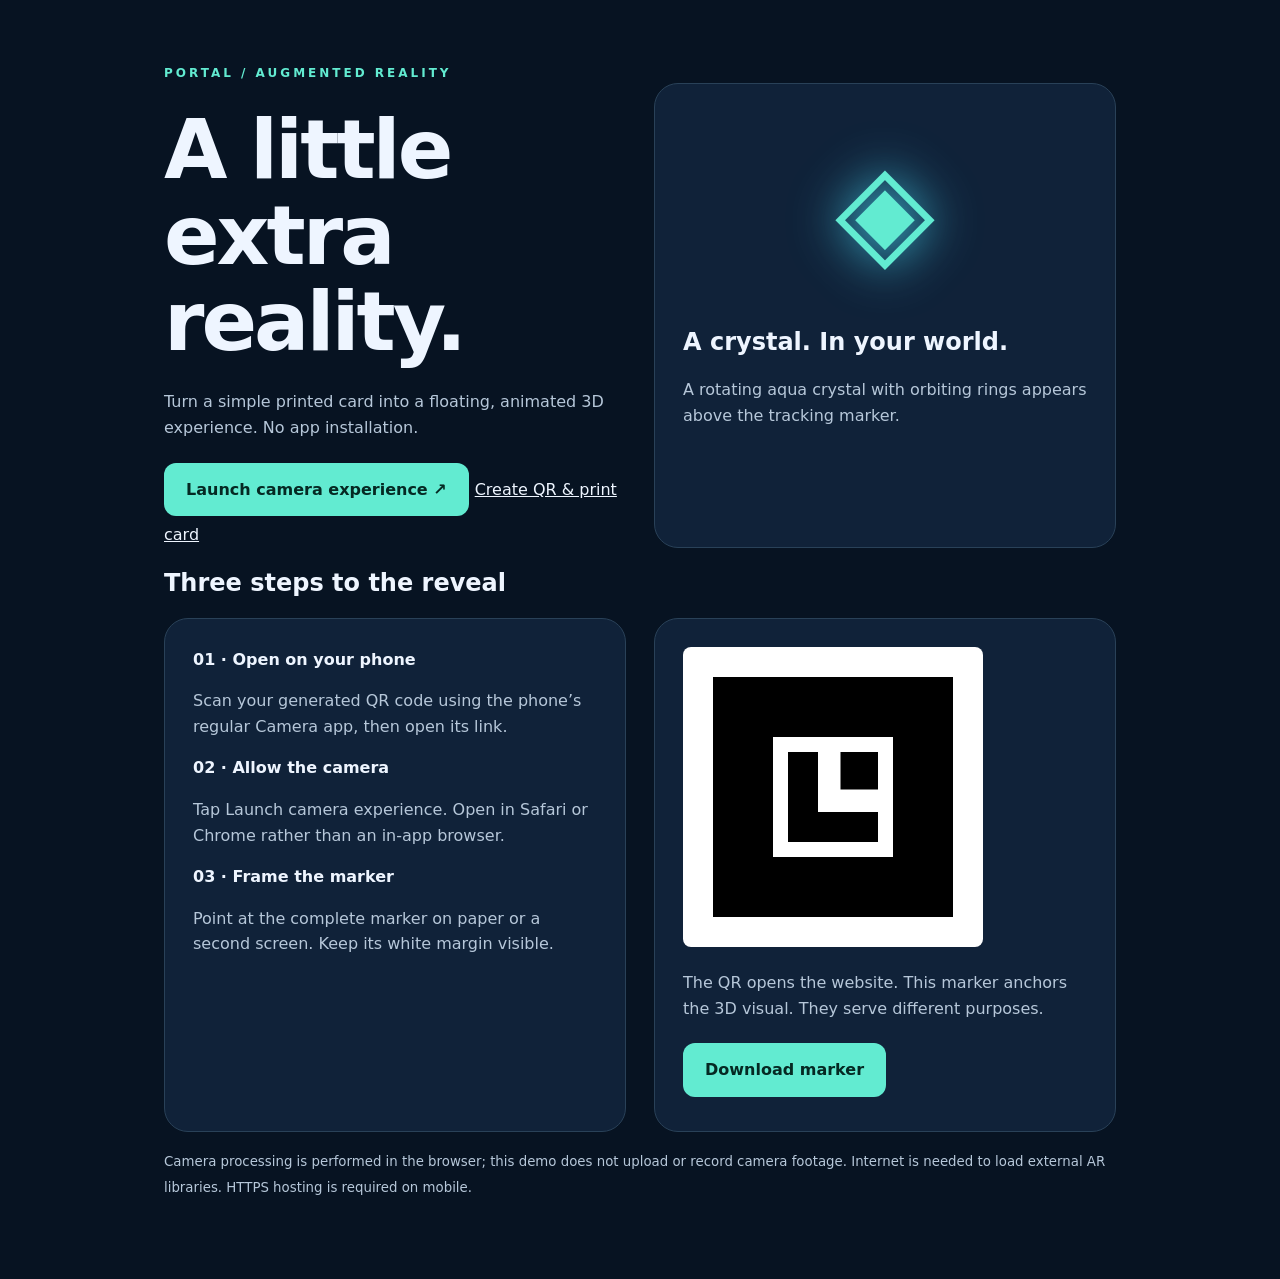
==== index.html @ 10c0278c "Add files via upload" ====
<!doctype html><html lang="en"><head><meta charset="utf-8"><meta name="viewport" content="width=device-width,initial-scale=1"><title>Portal — Mobile AR Demo</title><link rel="stylesheet" href="style.css"></head><body><main><nav>PORTAL / AUGMENTED REALITY</nav><div class="grid"><section><h1>A little<br>extra reality.</h1><p>Turn a simple printed card into a floating, animated 3D experience. No app installation.</p><a class="button" href="ar.html">Launch camera experience ↗</a><a href="setup.html">Create QR & print card</a></section><section class="panel"><div class="orbit">◈</div><h2>A crystal. In your world.</h2><p>A rotating aqua crystal with orbiting rings appears above the tracking marker.</p></section></div><h2>Three steps to the reveal</h2><div class="grid"><section class="panel"><b>01 · Open on your phone</b><p>Scan your generated QR code using the phone’s regular Camera app, then open its link.</p><b>02 · Allow the camera</b><p>Tap Launch camera experience. Open in Safari or Chrome rather than an in-app browser.</p><b>03 · Frame the marker</b><p>Point at the complete marker on paper or a second screen. Keep its white margin visible.</p></section><section class="panel"><img class="marker" src="assets/marker.png" alt="Black and white AR tracking marker"><p>The QR opens the website. This marker anchors the 3D visual. They serve different purposes.</p><a class="button" href="assets/marker.png" download>Download marker</a></section></div><p><small>Camera processing is performed in the browser; this demo does not upload or record camera footage. Internet is needed to load external AR libraries. HTTPS hosting is required on mobile.</small></p></main></body></html>
---- style.css ----
*{box-sizing:border-box}body{margin:0;background:#071322;color:#eef5ff;font:16px/1.6 system-ui,sans-serif}main{max-width:1000px;margin:auto;padding:64px 24px}nav{color:#62ebd1;letter-spacing:3px;font-size:12px;font-weight:800}h1{font-size:clamp(42px,8vw,82px);line-height:1.05;letter-spacing:-3px;margin:24px 0}h2{line-height:1.25}p{color:#b6c7d9}.grid{display:grid;grid-template-columns:1fr 1fr;gap:28px}.panel{background:#102239;border:1px solid #294158;border-radius:24px;padding:28px}a,button{color:inherit}button,.button{display:inline-block;border:0;border-radius:12px;background:#62ebd1;color:#052923;padding:14px 22px;font-weight:750;text-decoration:none;cursor:pointer;margin:6px 6px 6px 0}input{width:100%;padding:14px;border:1px solid #59718b;background:#071322;color:white;border-radius:10px}small{color:#b6c7d9}.marker{width:100%;max-width:300px;border-radius:8px}.orbit{font-size:130px;text-align:center;color:#62ebd1;line-height:1.5;text-shadow:0 0 50px #45cce8}.hud{position:fixed;z-index:10;left:16px;right:16px;pointer-events:none}.hud button,.hud a{pointer-events:auto}.top{top:16px}.bottom{bottom:20px}.badge{display:inline-block;padding:10px 18px;background:#071322df;border:1px solid #3c6471;border-radius:20px}.arbody{overflow:hidden;background:transparent}.arbody p{color:white}#qr{background:white;padding:20px;width:max-content;max-width:100%;margin:20px 0}#qr img{max-width:100%}#notice{color:#ffdb94}@media(max-width:650px){.grid{grid-template-columns:1fr}main{padding-top:32px}}@media print{body{background:white;color:black}main{padding:0}.noprint,nav{display:none!important}.panel{background:white;border:0}p,small{color:black}.grid{display:block}.marker{max-width:350px}#qr{break-inside:avoid}}
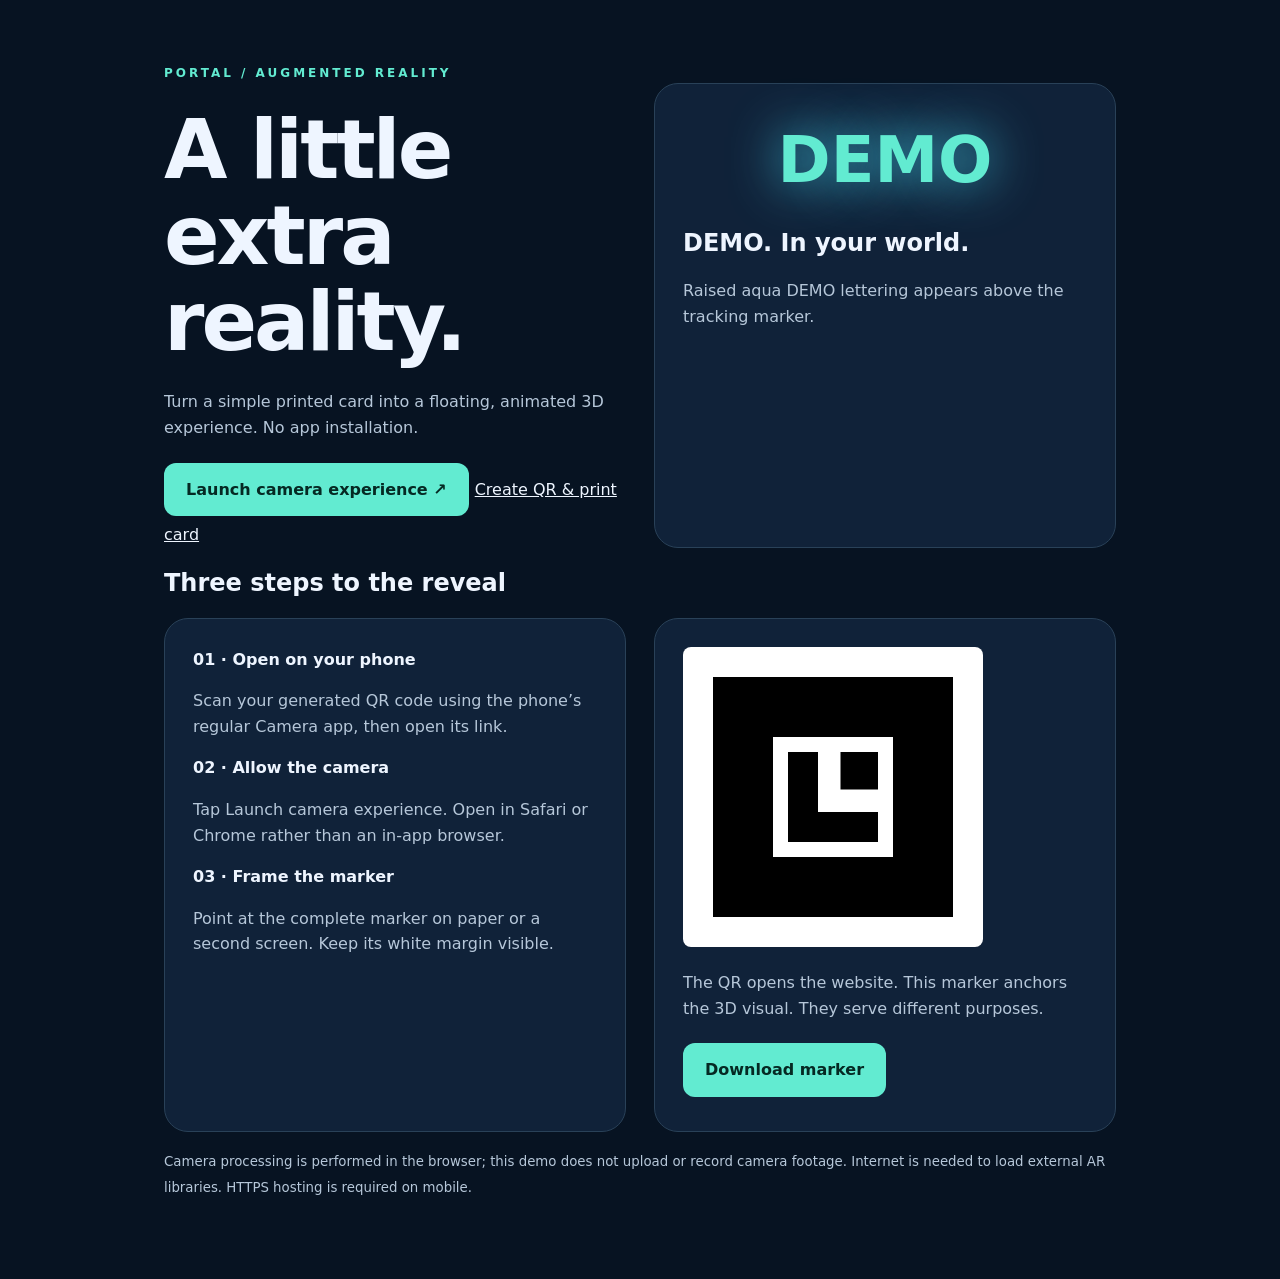
==== commit 819597c8: "Add files via upload" ====
--- a/index.html
+++ b/index.html
@@ -1 +1 @@
-<!doctype html><html lang="en"><head><meta charset="utf-8"><meta name="viewport" content="width=device-width,initial-scale=1"><title>Portal — Mobile AR Demo</title><link rel="stylesheet" href="style.css"></head><body><main><nav>PORTAL / AUGMENTED REALITY</nav><div class="grid"><section><h1>A little<br>extra reality.</h1><p>Turn a simple printed card into a floating, animated 3D experience. No app installation.</p><a class="button" href="ar.html">Launch camera experience ↗</a><a href="setup.html">Create QR & print card</a></section><section class="panel"><div class="orbit">◈</div><h2>A crystal. In your world.</h2><p>A rotating aqua crystal with orbiting rings appears above the tracking marker.</p></section></div><h2>Three steps to the reveal</h2><div class="grid"><section class="panel"><b>01 · Open on your phone</b><p>Scan your generated QR code using the phone’s regular Camera app, then open its link.</p><b>02 · Allow the camera</b><p>Tap Launch camera experience. Open in Safari or Chrome rather than an in-app browser.</p><b>03 · Frame the marker</b><p>Point at the complete marker on paper or a second screen. Keep its white margin visible.</p></section><section class="panel"><img class="marker" src="assets/marker.png" alt="Black and white AR tracking marker"><p>The QR opens the website. This marker anchors the 3D visual. They serve different purposes.</p><a class="button" href="assets/marker.png" download>Download marker</a></section></div><p><small>Camera processing is performed in the browser; this demo does not upload or record camera footage. Internet is needed to load external AR libraries. HTTPS hosting is required on mobile.</small></p></main></body></html>+<!doctype html><html lang="en"><head><meta charset="utf-8"><meta name="viewport" content="width=device-width,initial-scale=1"><title>Portal — Mobile AR Demo</title><link rel="stylesheet" href="style.css"></head><body><main><nav>PORTAL / AUGMENTED REALITY</nav><div class="grid"><section><h1>A little<br>extra reality.</h1><p>Turn a simple printed card into a floating, animated 3D experience. No app installation.</p><a class="button" href="ar.html">Launch camera experience ↗</a><a href="setup.html">Create QR & print card</a></section><section class="panel"><div class="orbit" style="font-size:64px;font-weight:900">DEMO</div><h2>DEMO. In your world.</h2><p>Raised aqua DEMO lettering appears above the tracking marker.</p></section></div><h2>Three steps to the reveal</h2><div class="grid"><section class="panel"><b>01 · Open on your phone</b><p>Scan your generated QR code using the phone’s regular Camera app, then open its link.</p><b>02 · Allow the camera</b><p>Tap Launch camera experience. Open in Safari or Chrome rather than an in-app browser.</p><b>03 · Frame the marker</b><p>Point at the complete marker on paper or a second screen. Keep its white margin visible.</p></section><section class="panel"><img class="marker" src="assets/marker.png" alt="Black and white AR tracking marker"><p>The QR opens the website. This marker anchors the 3D visual. They serve different purposes.</p><a class="button" href="assets/marker.png" download>Download marker</a></section></div><p><small>Camera processing is performed in the browser; this demo does not upload or record camera footage. Internet is needed to load external AR libraries. HTTPS hosting is required on mobile.</small></p></main></body></html>
--- a/style.css
+++ b/style.css
@@ -1 +1,3 @@
-*{box-sizing:border-box}body{margin:0;background:#071322;color:#eef5ff;font:16px/1.6 system-ui,sans-serif}main{max-width:1000px;margin:auto;padding:64px 24px}nav{color:#62ebd1;letter-spacing:3px;font-size:12px;font-weight:800}h1{font-size:clamp(42px,8vw,82px);line-height:1.05;letter-spacing:-3px;margin:24px 0}h2{line-height:1.25}p{color:#b6c7d9}.grid{display:grid;grid-template-columns:1fr 1fr;gap:28px}.panel{background:#102239;border:1px solid #294158;border-radius:24px;padding:28px}a,button{color:inherit}button,.button{display:inline-block;border:0;border-radius:12px;background:#62ebd1;color:#052923;padding:14px 22px;font-weight:750;text-decoration:none;cursor:pointer;margin:6px 6px 6px 0}input{width:100%;padding:14px;border:1px solid #59718b;background:#071322;color:white;border-radius:10px}small{color:#b6c7d9}.marker{width:100%;max-width:300px;border-radius:8px}.orbit{font-size:130px;text-align:center;color:#62ebd1;line-height:1.5;text-shadow:0 0 50px #45cce8}.hud{position:fixed;z-index:10;left:16px;right:16px;pointer-events:none}.hud button,.hud a{pointer-events:auto}.top{top:16px}.bottom{bottom:20px}.badge{display:inline-block;padding:10px 18px;background:#071322df;border:1px solid #3c6471;border-radius:20px}.arbody{overflow:hidden;background:transparent}.arbody p{color:white}#qr{background:white;padding:20px;width:max-content;max-width:100%;margin:20px 0}#qr img{max-width:100%}#notice{color:#ffdb94}@media(max-width:650px){.grid{grid-template-columns:1fr}main{padding-top:32px}}@media print{body{background:white;color:black}main{padding:0}.noprint,nav{display:none!important}.panel{background:white;border:0}p,small{color:black}.grid{display:block}.marker{max-width:350px}#qr{break-inside:avoid}}+*{box-sizing:border-box}body{margin:0;background:#071322;color:#eef5ff;font:16px/1.6 system-ui,sans-serif}main{max-width:1000px;margin:auto;padding:64px 24px}nav{color:#62ebd1;letter-spacing:3px;font-size:12px;font-weight:800}h1{font-size:clamp(42px,8vw,82px);line-height:1.05;letter-spacing:-3px;margin:24px 0}h2{line-height:1.25}p{color:#b6c7d9}.grid{display:grid;grid-template-columns:1fr 1fr;gap:28px}.panel{background:#102239;border:1px solid #294158;border-radius:24px;padding:28px}a,button{color:inherit}button,.button{display:inline-block;border:0;border-radius:12px;background:#62ebd1;color:#052923;padding:14px 22px;font-weight:750;text-decoration:none;cursor:pointer;margin:6px 6px 6px 0}input{width:100%;padding:14px;border:1px solid #59718b;background:#071322;color:white;border-radius:10px}small{color:#b6c7d9}.marker{width:100%;max-width:300px;border-radius:8px}.orbit{font-size:130px;text-align:center;color:#62ebd1;line-height:1.5;text-shadow:0 0 50px #45cce8}.hud{position:fixed;z-index:10;left:16px;right:16px;pointer-events:none}.hud button,.hud a{pointer-events:auto}.top{top:16px}.bottom{bottom:20px}.badge{display:inline-block;padding:10px 18px;background:#071322df;border:1px solid #3c6471;border-radius:20px}.arbody{overflow:hidden;background:transparent}.arbody p{color:white}#qr{background:white;padding:20px;width:max-content;max-width:100%;margin:20px 0}#qr img{max-width:100%}#notice{color:#ffdb94}@media(max-width:650px){.grid{grid-template-columns:1fr}main{padding-top:32px}}@media print{body{background:white;color:black}main{padding:0}.noprint,nav{display:none!important}.panel{background:white;border:0}p,small{color:black}.grid{display:block}.marker{max-width:350px}#qr{break-inside:avoid}}
+/* Letterbox the camera feed without cropping it on portrait phones. */
+.arbody{background:#071322!important;height:100dvh;width:100%;overscroll-behavior:none}.arbody a-scene{position:fixed!important;inset:0;width:100%!important;height:100%!important}.arbody #arjs-video{object-fit:contain!important;z-index:0}.arbody .a-canvas{z-index:1}.arbody .hud{z-index:10}.arbody .bottom{bottom:max(16px,env(safe-area-inset-bottom))}
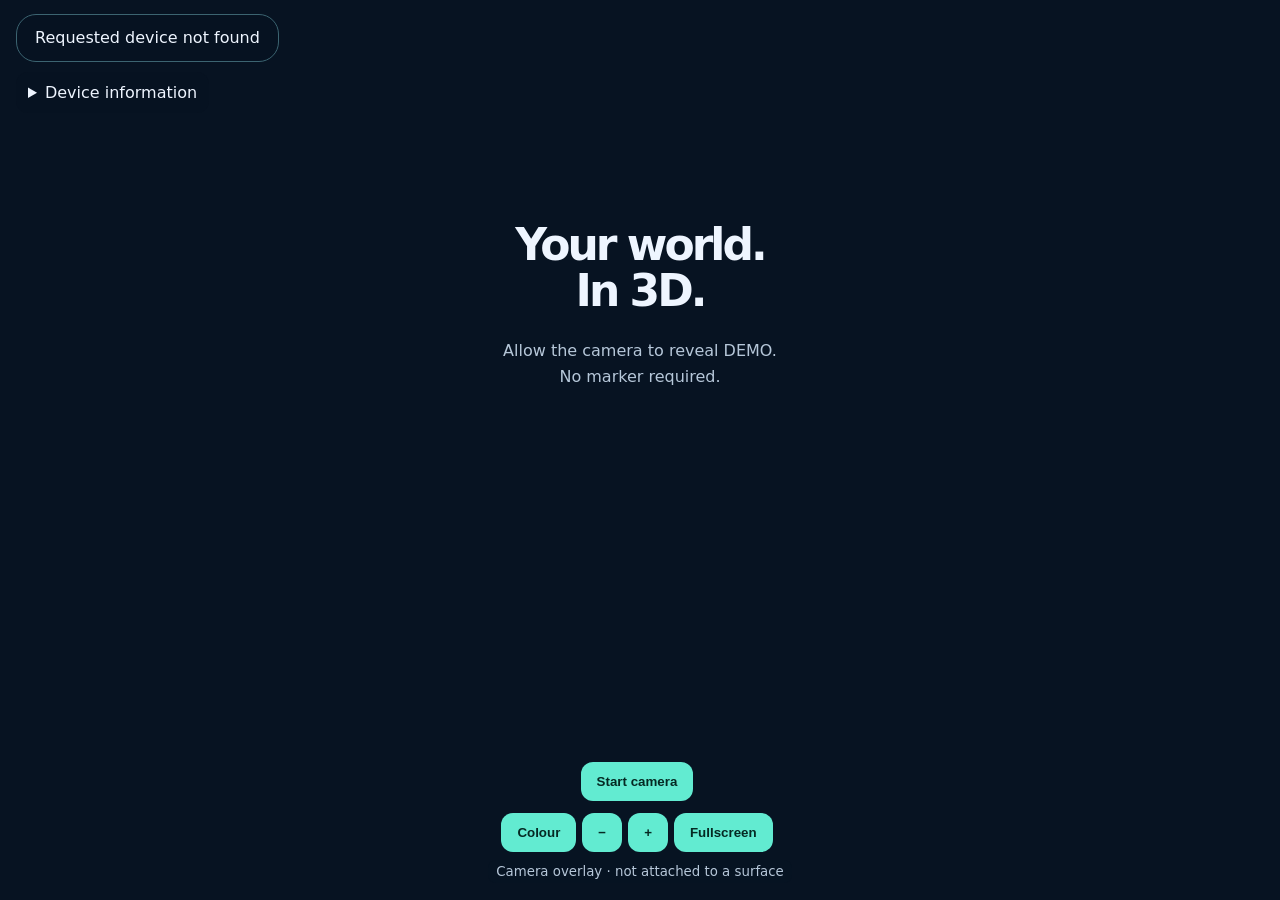
==== commit 231a8b9f: "Add files via upload" ====
--- a/index.html
+++ b/index.html
@@ -1 +1 @@
-<!doctype html><html lang="en"><head><meta charset="utf-8"><meta name="viewport" content="width=device-width,initial-scale=1"><title>Portal — Mobile AR Demo</title><link rel="stylesheet" href="style.css"></head><body><main><nav>PORTAL / AUGMENTED REALITY</nav><div class="grid"><section><h1>A little<br>extra reality.</h1><p>Turn a simple printed card into a floating, animated 3D experience. No app installation.</p><a class="button" href="ar.html">Launch camera experience ↗</a><a href="setup.html">Create QR & print card</a></section><section class="panel"><div class="orbit" style="font-size:64px;font-weight:900">DEMO</div><h2>DEMO. In your world.</h2><p>Raised aqua DEMO lettering appears above the tracking marker.</p></section></div><h2>Three steps to the reveal</h2><div class="grid"><section class="panel"><b>01 · Open on your phone</b><p>Scan your generated QR code using the phone’s regular Camera app, then open its link.</p><b>02 · Allow the camera</b><p>Tap Launch camera experience. Open in Safari or Chrome rather than an in-app browser.</p><b>03 · Frame the marker</b><p>Point at the complete marker on paper or a second screen. Keep its white margin visible.</p></section><section class="panel"><img class="marker" src="assets/marker.png" alt="Black and white AR tracking marker"><p>The QR opens the website. This marker anchors the 3D visual. They serve different purposes.</p><a class="button" href="assets/marker.png" download>Download marker</a></section></div><p><small>Camera processing is performed in the browser; this demo does not upload or record camera footage. Internet is needed to load external AR libraries. HTTPS hosting is required on mobile.</small></p></main></body></html>+<!doctype html><html lang="en"><head><meta charset="utf-8"><meta name="viewport" content="width=device-width,initial-scale=1"><meta http-equiv="refresh" content="0;url=ar.html?v=4"><title>Open 3D Demo</title></head><body><a href="ar.html?v=4">Open 3D camera preview</a><p><a href="setup.html">Create QR code</a></p></body></html>
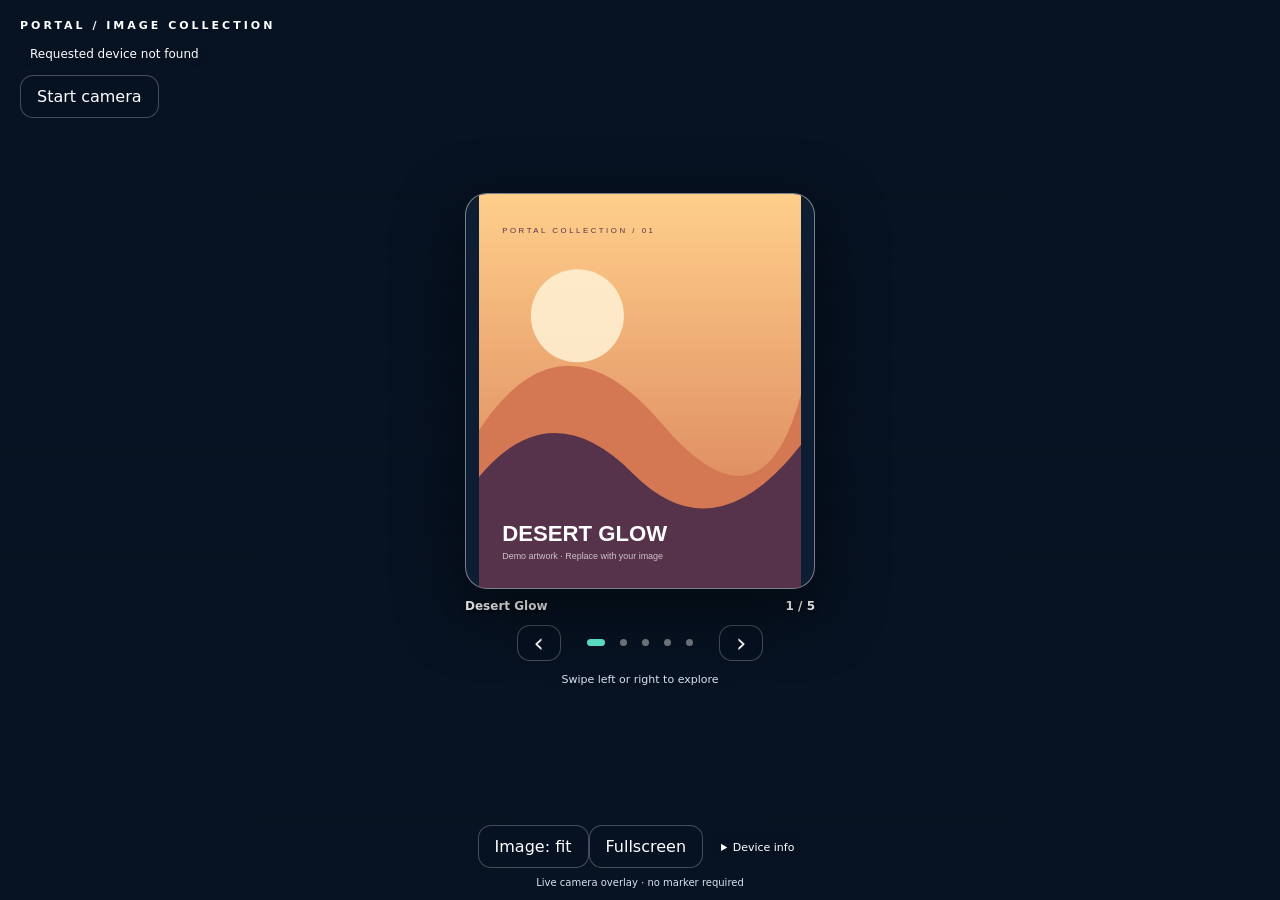
==== commit cba7f123: "Add files via upload" ====
--- a/index.html
+++ b/index.html
@@ -1 +1 @@
-<!doctype html><html lang="en"><head><meta charset="utf-8"><meta name="viewport" content="width=device-width,initial-scale=1"><meta http-equiv="refresh" content="0;url=ar.html?v=4"><title>Open 3D Demo</title></head><body><a href="ar.html?v=4">Open 3D camera preview</a><p><a href="setup.html">Create QR code</a></p></body></html>+<!doctype html><html lang="en"><head><meta charset="utf-8"><meta name="viewport" content="width=device-width,initial-scale=1,viewport-fit=cover"><meta name="theme-color" content="#071322"><title>Portal — Camera Carousel</title><link rel="stylesheet" href="carousel.css?v=1"></head><body><video id="camera" autoplay muted playsinline></video><div class="shade"></div><header><span class="brand">PORTAL / IMAGE COLLECTION</span><p id="status" role="status">Opening camera…</p><button id="start" hidden>Start camera</button></header><main><section id="carousel" tabindex="0" aria-roledescription="carousel" aria-label="Five image collection"><div class="frame"><img id="photo" draggable="false" alt=""><div id="missing" hidden>Image unavailable. Swipe to continue.</div></div><div class="caption"><span id="title"></span><span id="count" aria-live="polite"></span></div></section><nav aria-label="Carousel controls"><button id="prev" aria-label="Previous image">‹</button><div id="dots"></div><button id="next" aria-label="Next image">›</button></nav><p class="instruction">Swipe left or right to explore</p></main><footer><button id="fit">Image: fit</button><button id="full">Fullscreen</button><details><summary>Device info</summary><span id="device"></span></details><small>Live camera overlay · no marker required</small></footer><script src="slides.js?v=1"></script><script src="carousel.js?v=1"></script></body></html>
--- a/carousel.css
+++ b/carousel.css
@@ -0,0 +1 @@
+*{box-sizing:border-box}html,body{margin:0;width:100%;height:100%;overflow:hidden;background:#071322;color:white;font-family:system-ui,sans-serif}body{height:var(--h,100dvh)}#camera,.shade{position:fixed;inset:0;width:100%;height:100%;object-fit:cover}.shade{background:linear-gradient(#071322b8,transparent 35%,#071322a8);pointer-events:none}header{position:absolute;top:max(14px,env(safe-area-inset-top));left:20px;right:20px;z-index:3}.brand{font-size:11px;letter-spacing:3px;font-weight:800}header p{font-size:12px;max-width:460px;margin:8px 0;background:#071322a0;padding:6px 10px;border-radius:12px;width:fit-content}main{position:absolute;inset:110px 20px 132px;display:flex;align-items:center;justify-content:center;flex-direction:column;gap:12px}#carousel{width:min(74vw,350px);min-height:0;max-height:calc(100% - 76px);touch-action:pan-y;user-select:none;outline-offset:7px}.frame{height:min(44vh,420px);max-height:calc(var(--h,100vh) - 365px);min-height:90px;position:relative;border:1px solid #ffffff70;border-radius:22px;background:#102239c9;box-shadow:0 20px 65px #0008;overflow:hidden}#photo{height:100%;width:100%;object-fit:contain;display:block;transition:opacity .12s ease}#missing{position:absolute;inset:30% 10%;text-align:center}.caption{display:flex;justify-content:space-between;gap:8px;margin:10px 0 0;font-size:12px;font-weight:600;text-shadow:0 1px 6px black}nav{display:flex;align-items:center;gap:20px}button{border:1px solid #ffffff40;background:#071322c9;color:white;border-radius:13px;padding:11px 16px;cursor:pointer;font:inherit}button:focus-visible{outline:3px solid #62ebd1;outline-offset:2px}nav>button{font-size:26px;padding:2px 16px}#dots{display:flex;gap:3px}#dots button{padding:12px 6px;border:0;background:transparent}#dots button::after{content:'';display:block;width:7px;height:7px;border-radius:50%;background:#ffffff70}#dots button[aria-current=true]::after{background:#62ebd1;width:18px;border-radius:7px}.instruction{font-size:11px;margin:0;color:#d7e4ef}footer{position:absolute;bottom:max(12px,env(safe-area-inset-bottom));left:16px;right:16px;text-align:center}footer small{display:block;margin-top:9px;font-size:10px;color:#d7e4ef}details{font-size:11px;display:inline-block;vertical-align:middle;margin-left:10px;background:#071322cc;border-radius:10px;padding:8px}details span{display:block;max-width:240px;font-size:10px}[hidden]{display:none!important}@media(orientation:landscape) and (max-height:600px){header{top:10px;max-width:27vw}header .brand{font-size:9px}main{inset:15px 30% 15px;gap:6px}#carousel{width:min(30vw,270px);max-height:calc(100% - 54px)}.frame{height:calc(var(--h,100vh) - 120px);max-height:none;min-height:80px}.caption{margin-top:5px;font-size:10px}.instruction{display:none}footer{left:auto;right:12px;width:24vw;bottom:16px}footer button{margin:3px;padding:8px;font-size:11px}details{margin:6px 0}}@media(prefers-reduced-motion:reduce){#photo{transition:none}}
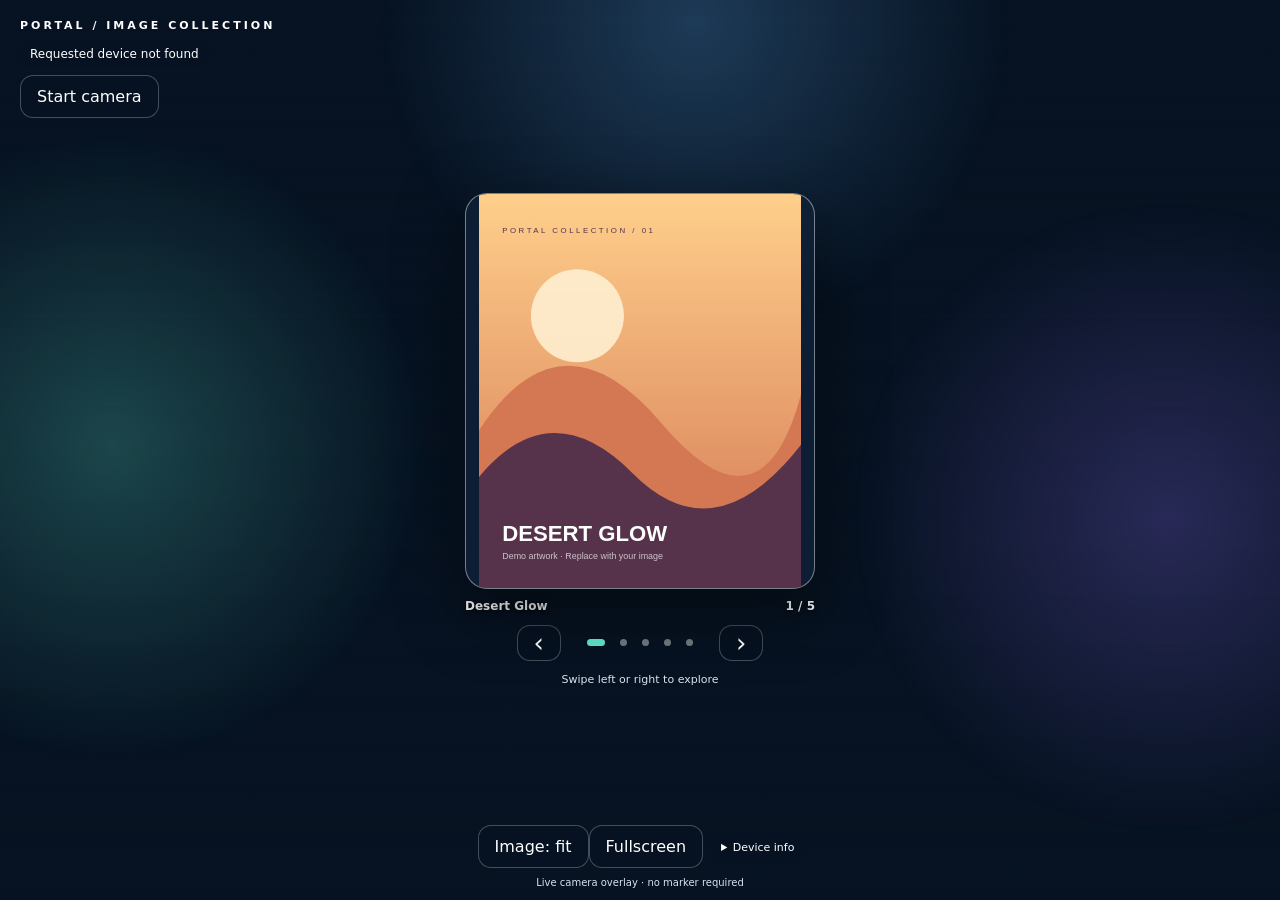
==== commit 34e2a8b9: "Add files via upload" ====
--- a/index.html
+++ b/index.html
@@ -1 +1 @@
-<!doctype html><html lang="en"><head><meta charset="utf-8"><meta name="viewport" content="width=device-width,initial-scale=1,viewport-fit=cover"><meta name="theme-color" content="#071322"><title>Portal — Camera Carousel</title><link rel="stylesheet" href="carousel.css?v=1"></head><body><video id="camera" autoplay muted playsinline></video><div class="shade"></div><header><span class="brand">PORTAL / IMAGE COLLECTION</span><p id="status" role="status">Opening camera…</p><button id="start" hidden>Start camera</button></header><main><section id="carousel" tabindex="0" aria-roledescription="carousel" aria-label="Five image collection"><div class="frame"><img id="photo" draggable="false" alt=""><div id="missing" hidden>Image unavailable. Swipe to continue.</div></div><div class="caption"><span id="title"></span><span id="count" aria-live="polite"></span></div></section><nav aria-label="Carousel controls"><button id="prev" aria-label="Previous image">‹</button><div id="dots"></div><button id="next" aria-label="Next image">›</button></nav><p class="instruction">Swipe left or right to explore</p></main><footer><button id="fit">Image: fit</button><button id="full">Fullscreen</button><details><summary>Device info</summary><span id="device"></span></details><small>Live camera overlay · no marker required</small></footer><script src="slides.js?v=1"></script><script src="carousel.js?v=1"></script></body></html>+<!doctype html><html lang="en"><head><meta charset="utf-8"><meta name="viewport" content="width=device-width,initial-scale=1,viewport-fit=cover"><meta name="theme-color" content="#071322"><title>Portal — Camera Carousel</title><link rel="stylesheet" href="carousel.css?v=2"></head><body><video id="camera" autoplay muted playsinline></video><div class="shade"></div><div class="ambient" aria-hidden="true"><i class="glow glow-a"></i><i class="glow glow-b"></i><i class="glow glow-c"></i><span class="spark" style="--x:7%;--delay:-0.0s;--duration:13s;--drift:-48px"></span><span class="spark" style="--x:44%;--delay:-1.7s;--duration:15s;--drift:-24px"></span><span class="spark" style="--x:81%;--delay:-3.4s;--duration:17s;--drift:0px"></span><span class="spark" style="--x:18%;--delay:-5.1s;--duration:19s;--drift:24px"></span><span class="spark" style="--x:55%;--delay:-6.8s;--duration:21s;--drift:48px"></span><span class="spark" style="--x:92%;--delay:-8.5s;--duration:23s;--drift:-48px"></span><span class="spark" style="--x:29%;--delay:-10.2s;--duration:25s;--drift:-24px"></span><span class="spark" style="--x:66%;--delay:-11.9s;--duration:13s;--drift:0px"></span><span class="spark" style="--x:3%;--delay:-13.6s;--duration:15s;--drift:24px"></span><span class="spark" style="--x:40%;--delay:-15.299999999999999s;--duration:17s;--drift:48px"></span><span class="spark" style="--x:77%;--delay:-17.0s;--duration:19s;--drift:-48px"></span><span class="spark" style="--x:14%;--delay:-18.7s;--duration:21s;--drift:-24px"></span><span class="spark" style="--x:51%;--delay:-20.4s;--duration:23s;--drift:0px"></span><span class="spark" style="--x:88%;--delay:-22.099999999999998s;--duration:25s;--drift:24px"></span><span class="spark" style="--x:25%;--delay:-23.8s;--duration:13s;--drift:48px"></span><span class="spark" style="--x:62%;--delay:-25.5s;--duration:15s;--drift:-48px"></span><span class="spark" style="--x:99%;--delay:-27.2s;--duration:17s;--drift:-24px"></span><span class="spark" style="--x:36%;--delay:-28.9s;--duration:19s;--drift:0px"></span></div><header><span class="brand">PORTAL / IMAGE COLLECTION</span><p id="status" role="status">Opening camera…</p><button id="start" hidden>Start camera</button></header><main><section id="carousel" tabindex="0" aria-roledescription="carousel" aria-label="Five image collection"><div class="frame"><img id="photo" draggable="false" alt=""><div id="missing" hidden>Image unavailable. Swipe to continue.</div></div><div class="caption"><span id="title"></span><span id="count" aria-live="polite"></span></div></section><nav aria-label="Carousel controls"><button id="prev" aria-label="Previous image">‹</button><div id="dots"></div><button id="next" aria-label="Next image">›</button></nav><p class="instruction">Swipe left or right to explore</p></main><footer><button id="fit">Image: fit</button><button id="full">Fullscreen</button><details><summary>Device info</summary><span id="device"></span></details><small>Live camera overlay · no marker required</small></footer><script src="slides.js?v=1"></script><script src="carousel.js?v=2"></script></body></html>
--- a/carousel.css
+++ b/carousel.css
@@ -1 +1,3 @@
-*{box-sizing:border-box}html,body{margin:0;width:100%;height:100%;overflow:hidden;background:#071322;color:white;font-family:system-ui,sans-serif}body{height:var(--h,100dvh)}#camera,.shade{position:fixed;inset:0;width:100%;height:100%;object-fit:cover}.shade{background:linear-gradient(#071322b8,transparent 35%,#071322a8);pointer-events:none}header{position:absolute;top:max(14px,env(safe-area-inset-top));left:20px;right:20px;z-index:3}.brand{font-size:11px;letter-spacing:3px;font-weight:800}header p{font-size:12px;max-width:460px;margin:8px 0;background:#071322a0;padding:6px 10px;border-radius:12px;width:fit-content}main{position:absolute;inset:110px 20px 132px;display:flex;align-items:center;justify-content:center;flex-direction:column;gap:12px}#carousel{width:min(74vw,350px);min-height:0;max-height:calc(100% - 76px);touch-action:pan-y;user-select:none;outline-offset:7px}.frame{height:min(44vh,420px);max-height:calc(var(--h,100vh) - 365px);min-height:90px;position:relative;border:1px solid #ffffff70;border-radius:22px;background:#102239c9;box-shadow:0 20px 65px #0008;overflow:hidden}#photo{height:100%;width:100%;object-fit:contain;display:block;transition:opacity .12s ease}#missing{position:absolute;inset:30% 10%;text-align:center}.caption{display:flex;justify-content:space-between;gap:8px;margin:10px 0 0;font-size:12px;font-weight:600;text-shadow:0 1px 6px black}nav{display:flex;align-items:center;gap:20px}button{border:1px solid #ffffff40;background:#071322c9;color:white;border-radius:13px;padding:11px 16px;cursor:pointer;font:inherit}button:focus-visible{outline:3px solid #62ebd1;outline-offset:2px}nav>button{font-size:26px;padding:2px 16px}#dots{display:flex;gap:3px}#dots button{padding:12px 6px;border:0;background:transparent}#dots button::after{content:'';display:block;width:7px;height:7px;border-radius:50%;background:#ffffff70}#dots button[aria-current=true]::after{background:#62ebd1;width:18px;border-radius:7px}.instruction{font-size:11px;margin:0;color:#d7e4ef}footer{position:absolute;bottom:max(12px,env(safe-area-inset-bottom));left:16px;right:16px;text-align:center}footer small{display:block;margin-top:9px;font-size:10px;color:#d7e4ef}details{font-size:11px;display:inline-block;vertical-align:middle;margin-left:10px;background:#071322cc;border-radius:10px;padding:8px}details span{display:block;max-width:240px;font-size:10px}[hidden]{display:none!important}@media(orientation:landscape) and (max-height:600px){header{top:10px;max-width:27vw}header .brand{font-size:9px}main{inset:15px 30% 15px;gap:6px}#carousel{width:min(30vw,270px);max-height:calc(100% - 54px)}.frame{height:calc(var(--h,100vh) - 120px);max-height:none;min-height:80px}.caption{margin-top:5px;font-size:10px}.instruction{display:none}footer{left:auto;right:12px;width:24vw;bottom:16px}footer button{margin:3px;padding:8px;font-size:11px}details{margin:6px 0}}@media(prefers-reduced-motion:reduce){#photo{transition:none}}+*{box-sizing:border-box}html,body{margin:0;width:100%;height:100%;overflow:hidden;background:#071322;color:white;font-family:system-ui,sans-serif}body{height:var(--h,100dvh)}#camera,.shade{position:fixed;inset:0;width:100%;height:100%;object-fit:cover}.shade{background:linear-gradient(#071322b8,transparent 35%,#071322a8);pointer-events:none}header{position:absolute;top:max(14px,env(safe-area-inset-top));left:20px;right:20px;z-index:3}.brand{font-size:11px;letter-spacing:3px;font-weight:800}header p{font-size:12px;max-width:460px;margin:8px 0;background:#071322a0;padding:6px 10px;border-radius:12px;width:fit-content}main{position:absolute;inset:110px 20px 132px;display:flex;align-items:center;justify-content:center;flex-direction:column;gap:12px}#carousel{width:min(74vw,350px);min-height:0;max-height:calc(100% - 76px);touch-action:pan-y;user-select:none;outline-offset:7px}.frame{height:min(44vh,420px);max-height:calc(var(--h,100vh) - 365px);min-height:90px;position:relative;border:1px solid #ffffff70;border-radius:22px;background:#102239c9;box-shadow:0 20px 65px #0008;overflow:hidden}#photo{height:100%;width:100%;object-fit:contain;display:block;transition:opacity .12s ease}#missing{position:absolute;inset:30% 10%;text-align:center}.caption{display:flex;justify-content:space-between;gap:8px;margin:10px 0 0;font-size:12px;font-weight:600;text-shadow:0 1px 6px black}nav{display:flex;align-items:center;gap:20px}button{border:1px solid #ffffff40;background:#071322c9;color:white;border-radius:13px;padding:11px 16px;cursor:pointer;font:inherit}button:focus-visible{outline:3px solid #62ebd1;outline-offset:2px}nav>button{font-size:26px;padding:2px 16px}#dots{display:flex;gap:3px}#dots button{padding:12px 6px;border:0;background:transparent}#dots button::after{content:'';display:block;width:7px;height:7px;border-radius:50%;background:#ffffff70}#dots button[aria-current=true]::after{background:#62ebd1;width:18px;border-radius:7px}.instruction{font-size:11px;margin:0;color:#d7e4ef}footer{position:absolute;bottom:max(12px,env(safe-area-inset-bottom));left:16px;right:16px;text-align:center}footer small{display:block;margin-top:9px;font-size:10px;color:#d7e4ef}details{font-size:11px;display:inline-block;vertical-align:middle;margin-left:10px;background:#071322cc;border-radius:10px;padding:8px}details span{display:block;max-width:240px;font-size:10px}[hidden]{display:none!important}@media(orientation:landscape) and (max-height:600px){header{top:10px;max-width:27vw}header .brand{font-size:9px}main{inset:15px 30% 15px;gap:6px}#carousel{width:min(30vw,270px);max-height:calc(100% - 54px)}.frame{height:calc(var(--h,100vh) - 120px);max-height:none;min-height:80px}.caption{margin-top:5px;font-size:10px}.instruction{display:none}footer{left:auto;right:12px;width:24vw;bottom:16px}footer button{margin:3px;padding:8px;font-size:11px}details{margin:6px 0}}@media(prefers-reduced-motion:reduce){#photo{transition:none}}
+/* Ambient movement stays behind the gallery and never intercepts gestures. */
+.ambient{position:fixed;inset:0;overflow:hidden;pointer-events:none;z-index:0;contain:strict}.ambient .glow{position:absolute;display:block;width:75vmin;height:75vmin;border-radius:50%;opacity:.24;background:radial-gradient(circle,#61ebd1 0,transparent 67%);animation:ambient-drift 18s ease-in-out infinite alternate;will-change:transform}.ambient .glow-a{left:-25vmin;top:12%;}.ambient .glow-b{right:-25vmin;bottom:5%;background:radial-gradient(circle,#9575ff 0,transparent 67%);animation-duration:24s;animation-delay:-9s}.ambient .glow-c{left:28%;top:-35vmin;background:radial-gradient(circle,#68baff 0,transparent 67%);animation-duration:21s;animation-delay:-5s}.spark{position:absolute;left:var(--x);bottom:-12px;width:3px;height:3px;border-radius:50%;background:#c5fff5;box-shadow:0 0 9px #62ebd180;animation:particle-rise var(--duration) linear var(--delay) infinite;opacity:0}@keyframes ambient-drift{0%{transform:translate3d(-5%,0,0) scale(.85)}50%{transform:translate3d(12%,12%,0) scale(1.05)}100%{transform:translate3d(4%,-8%,0) scale(1.18)}}@keyframes particle-rise{0%{transform:translate3d(0,0,0);opacity:0}12%{opacity:.55}80%{opacity:.4}100%{transform:translate3d(var(--drift),calc(-1 * var(--h,100vh) - 30px),0);opacity:0}}main{z-index:1}footer{z-index:3}.motion-paused .ambient *{animation-play-state:paused!important}@media(prefers-reduced-motion:reduce){.ambient .glow{animation:none;opacity:.13}.ambient .spark{display:none}}
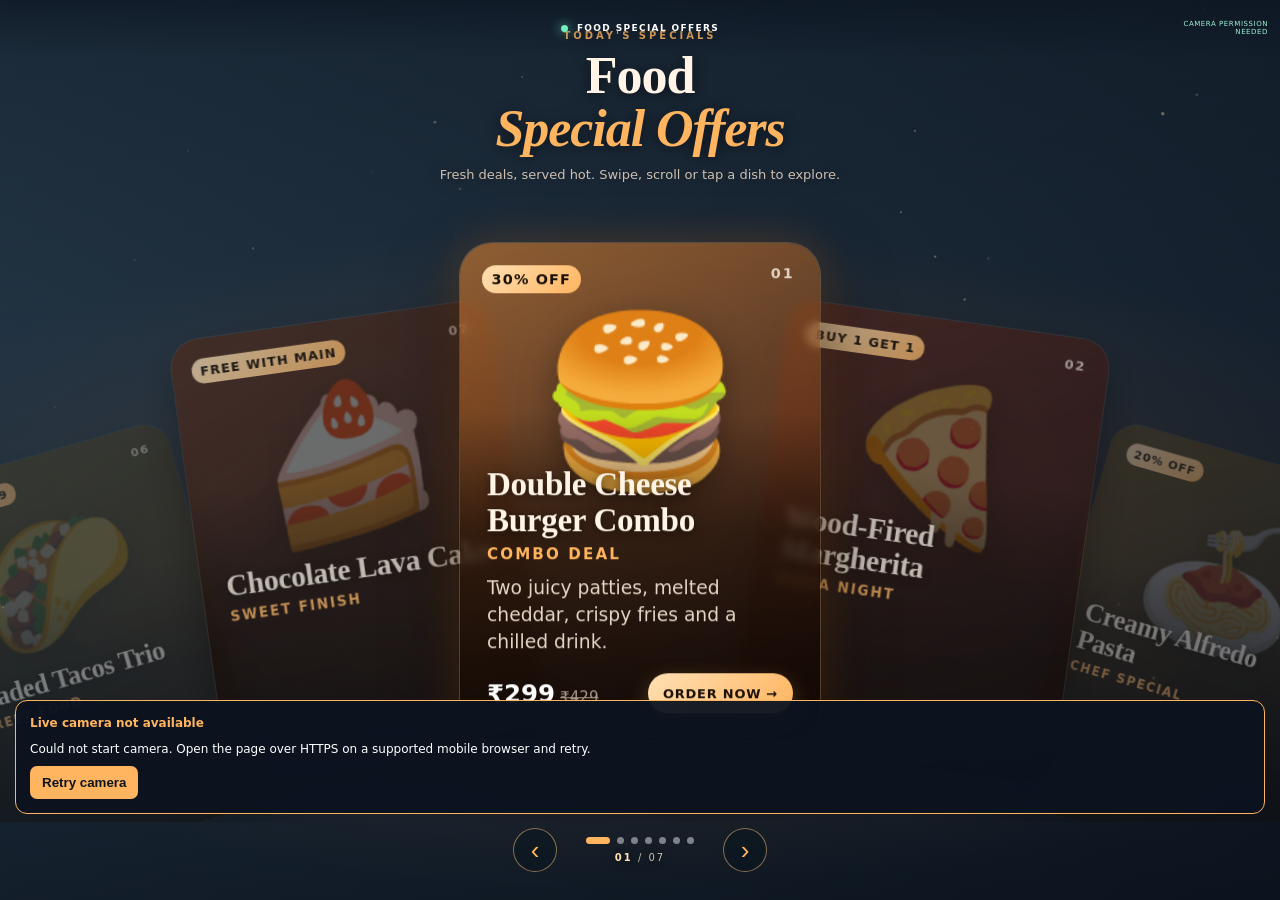
==== commit eebce215: "Add files via upload" ====
--- a/index.html
+++ b/index.html
@@ -1 +1,40 @@
-<!doctype html><html lang="en"><head><meta charset="utf-8"><meta name="viewport" content="width=device-width,initial-scale=1,viewport-fit=cover"><meta name="theme-color" content="#071322"><title>Portal — Camera Carousel</title><link rel="stylesheet" href="carousel.css?v=2"></head><body><video id="camera" autoplay muted playsinline></video><div class="shade"></div><div class="ambient" aria-hidden="true"><i class="glow glow-a"></i><i class="glow glow-b"></i><i class="glow glow-c"></i><span class="spark" style="--x:7%;--delay:-0.0s;--duration:13s;--drift:-48px"></span><span class="spark" style="--x:44%;--delay:-1.7s;--duration:15s;--drift:-24px"></span><span class="spark" style="--x:81%;--delay:-3.4s;--duration:17s;--drift:0px"></span><span class="spark" style="--x:18%;--delay:-5.1s;--duration:19s;--drift:24px"></span><span class="spark" style="--x:55%;--delay:-6.8s;--duration:21s;--drift:48px"></span><span class="spark" style="--x:92%;--delay:-8.5s;--duration:23s;--drift:-48px"></span><span class="spark" style="--x:29%;--delay:-10.2s;--duration:25s;--drift:-24px"></span><span class="spark" style="--x:66%;--delay:-11.9s;--duration:13s;--drift:0px"></span><span class="spark" style="--x:3%;--delay:-13.6s;--duration:15s;--drift:24px"></span><span class="spark" style="--x:40%;--delay:-15.299999999999999s;--duration:17s;--drift:48px"></span><span class="spark" style="--x:77%;--delay:-17.0s;--duration:19s;--drift:-48px"></span><span class="spark" style="--x:14%;--delay:-18.7s;--duration:21s;--drift:-24px"></span><span class="spark" style="--x:51%;--delay:-20.4s;--duration:23s;--drift:0px"></span><span class="spark" style="--x:88%;--delay:-22.099999999999998s;--duration:25s;--drift:24px"></span><span class="spark" style="--x:25%;--delay:-23.8s;--duration:13s;--drift:48px"></span><span class="spark" style="--x:62%;--delay:-25.5s;--duration:15s;--drift:-48px"></span><span class="spark" style="--x:99%;--delay:-27.2s;--duration:17s;--drift:-24px"></span><span class="spark" style="--x:36%;--delay:-28.9s;--duration:19s;--drift:0px"></span></div><header><span class="brand">PORTAL / IMAGE COLLECTION</span><p id="status" role="status">Opening camera…</p><button id="start" hidden>Start camera</button></header><main><section id="carousel" tabindex="0" aria-roledescription="carousel" aria-label="Five image collection"><div class="frame"><img id="photo" draggable="false" alt=""><div id="missing" hidden>Image unavailable. Swipe to continue.</div></div><div class="caption"><span id="title"></span><span id="count" aria-live="polite"></span></div></section><nav aria-label="Carousel controls"><button id="prev" aria-label="Previous image">‹</button><div id="dots"></div><button id="next" aria-label="Next image">›</button></nav><p class="instruction">Swipe left or right to explore</p></main><footer><button id="fit">Image: fit</button><button id="full">Fullscreen</button><details><summary>Device info</summary><span id="device"></span></details><small>Live camera overlay · no marker required</small></footer><script src="slides.js?v=1"></script><script src="carousel.js?v=2"></script></body></html>+<!doctype html>
+<html lang="en">
+<head>
+<meta charset="utf-8">
+<meta name="viewport" content="width=device-width,initial-scale=1,viewport-fit=cover">
+<meta name="theme-color" content="#120d09">
+<title>Food Special Offers</title>
+<link rel="stylesheet" href="style.css">
+</head>
+<body>
+<main class="page" id="page">
+  <video id="camera" autoplay playsinline muted></video>
+  <div class="camera-tint"></div>
+  <canvas id="fx-canvas" aria-hidden="true"></canvas>
+  <div id="scan-beam" aria-hidden="true"></div>
+  <div class="topbar"><span class="live-dot"></span><span class="brand">FOOD SPECIAL OFFERS</span><span id="camera-status">CONNECTING CAMERA</span></div>
+  <header class="head">
+    <p class="eyebrow">TODAY'S SPECIALS</p>
+    <h1>Food <span>Special Offers</span></h1>
+    <p class="sub">Fresh deals, served hot. Swipe, scroll or tap a dish to explore.</p>
+  </header>
+
+  <section class="stage" id="stage" role="group" aria-roledescription="carousel" aria-label="Food special offers" tabindex="0">
+    <div class="track" id="track"></div>
+  </section>
+
+  <footer class="controls">
+    <button class="arrow" id="prev" aria-label="Previous offer">‹</button>
+    <div class="meta">
+      <div class="dots" id="dots"></div>
+      <span class="count"><b id="cur">01</b> / <span id="total">07</span></span>
+    </div>
+    <button class="arrow" id="next" aria-label="Next offer">›</button>
+  </footer>
+  <aside id="camera-message" hidden><strong>Live camera not available</strong><span id="camera-message-text">The offers remain visible. Use HTTPS and allow camera access to show the live camera view.</span><button id="retry-camera">Retry camera</button></aside>
+  <button id="switch-camera" class="switch-camera" hidden>Switch camera</button>
+</main>
+<script src="app.js"></script>
+</body>
+</html>
--- a/style.css
+++ b/style.css
@@ -0,0 +1,86 @@
+*{box-sizing:border-box}
+@property --glow{syntax:'<color>';inherits:true;initial-value:#ffb45f}
+:root{color-scheme:dark;--amber:#ffb45f;--amber-soft:#ffe0b4;--cream:#fff4e6;--ink:#120d09;--serif:"Playfair Display",Georgia,"Times New Roman",serif;--sans:Inter,"Segoe UI",system-ui,Arial,sans-serif}
+html,body{margin:0;height:100%;background:var(--ink);color:#fff;font-family:var(--sans);overflow:hidden}
+button,a{-webkit-tap-highlight-color:transparent}
+
+.page{position:relative;height:100%;height:100dvh;display:flex;flex-direction:column;overflow:hidden;transition:--glow .9s ease;
+  padding-top:env(safe-area-inset-top,0);padding-bottom:env(safe-area-inset-bottom,0);
+  background:linear-gradient(140deg,#1b2c3d,#0c1420)}
+.page::after{content:"";position:absolute;inset:0;z-index:1;pointer-events:none;background:radial-gradient(110% 60% at 50% 62%,color-mix(in srgb,var(--glow) 16%,transparent),transparent 62%)}
+
+.head{position:relative;z-index:5;text-align:center;padding:64px 20px 0;text-shadow:0 2px 14px rgba(0,0,0,.55)}
+.eyebrow{margin:0 0 8px;font-size:10px;letter-spacing:.3em;font-weight:800;color:var(--amber)}
+.head h1{margin:0;font-family:var(--serif);font-weight:700;font-size:clamp(30px,8.5vw,52px);line-height:1.02;letter-spacing:-.02em;color:var(--cream)}
+.head h1 span{display:block;color:var(--amber);font-style:italic}
+.sub{margin:10px auto 0;max-width:320px;font-size:12px;line-height:1.5;color:#cdbfb0}
+
+/* ---------- Arc stage ---------- */
+.stage{position:relative;z-index:3;flex:1;min-height:0;margin-top:6px;overflow:hidden;outline:none;touch-action:pan-y;user-select:none;-webkit-user-select:none;cursor:grab}
+.stage.dragging{cursor:grabbing}
+.track{position:absolute;inset:0}
+.offer{position:absolute;left:50%;top:50%;width:var(--cw);height:calc(var(--cw)*1.38);border-radius:calc(var(--cw)*.09);overflow:hidden;
+  background:linear-gradient(150deg,rgba(255,180,95,.14),transparent 40%),rgba(14,9,5,.30);backdrop-filter:blur(5px) saturate(115%);-webkit-backdrop-filter:blur(5px) saturate(115%);will-change:transform,opacity;backface-visibility:hidden;
+  box-shadow:0 22px 50px rgba(0,0,0,.45),0 0 0 1px rgba(255,214,170,.14);transition:box-shadow .5s}
+.offer.is-active{box-shadow:0 30px 70px rgba(0,0,0,.55),0 0 46px color-mix(in srgb,var(--glow) 28%,transparent),0 0 0 1px rgba(255,214,170,.3)}
+.photo{position:absolute;inset:0;background:linear-gradient(160deg,hsl(var(--h) 80% 56% / .5),hsl(calc(var(--h) - 22) 70% 20% / .35))}
+.photo .emoji{position:absolute;left:0;right:0;top:15%;text-align:center;font-size:calc(var(--cw)*.46);line-height:1;filter:drop-shadow(0 12px 18px rgba(0,0,0,.35))}
+.photo img{position:absolute;inset:0;width:100%;height:100%;object-fit:cover;opacity:0;transition:opacity .4s;pointer-events:none;-webkit-user-drag:none}
+.offer.has-img .photo img{opacity:1}
+.offer.has-img .emoji{display:none}
+.shade{position:absolute;inset:0;background:linear-gradient(180deg,transparent 0%,transparent 34%,rgba(10,6,3,.5) 58%,rgba(10,6,3,.82) 100%)}
+.dim{position:absolute;inset:0;background:#0a0603;opacity:var(--dim,0);pointer-events:none}
+
+.badge{position:absolute;top:calc(var(--cw)*.06);left:calc(var(--cw)*.06);padding:6px 10px;border-radius:99px;background:linear-gradient(135deg,var(--amber-soft),var(--amber));color:#1b1006;font-size:calc(var(--cw)*.04);font-weight:900;letter-spacing:.08em}
+.num{position:absolute;top:calc(var(--cw)*.06);right:calc(var(--cw)*.07);font-size:calc(var(--cw)*.04);font-weight:800;letter-spacing:.14em;color:rgba(255,244,230,.8)}
+
+.info{position:absolute;left:0;right:0;bottom:0;padding:calc(var(--cw)*.075)}
+.info h2{text-shadow:0 2px 10px rgba(0,0,0,.5);margin:0;font-family:var(--serif);font-weight:700;font-size:calc(var(--cw)*.092);line-height:1.08;letter-spacing:-.01em;color:var(--cream)}
+.tag{margin:calc(var(--cw)*.02) 0 0;font-size:calc(var(--cw)*.042);font-weight:800;letter-spacing:.14em;text-transform:uppercase;color:var(--amber)}
+.more{opacity:var(--f,0);transform:translateY(calc((1 - var(--f,0))*10px))}
+.desc{margin:calc(var(--cw)*.03) 0 0;font-size:calc(var(--cw)*.052);line-height:1.45;color:#e4d6c6;display:-webkit-box;-webkit-line-clamp:3;-webkit-box-orient:vertical;overflow:hidden}
+.row{display:flex;align-items:center;justify-content:space-between;gap:8px;margin-top:calc(var(--cw)*.05)}
+.price b{font-size:calc(var(--cw)*.068);font-weight:850;color:#fff}
+.price s{margin-left:5px;font-size:calc(var(--cw)*.042);color:#a8998a}
+.cta{display:inline-flex;align-items:center;gap:5px;padding:calc(var(--cw)*.034) calc(var(--cw)*.042);border-radius:99px;background:linear-gradient(135deg,var(--amber-soft),var(--amber));color:#1b1006;text-decoration:none;font-size:calc(var(--cw)*.036);font-weight:900;letter-spacing:.06em;white-space:nowrap;box-shadow:0 8px 22px rgba(255,180,95,.28);transition:transform .2s}
+.cta:active{transform:scale(.96)}
+.offer:not(.is-active) .cta{pointer-events:none}
+
+/* ---------- Controls ---------- */
+.controls{position:relative;z-index:5;display:flex;align-items:center;justify-content:center;gap:18px;padding:6px 20px 20px}
+.arrow{width:44px;height:44px;border-radius:50%;border:1px solid rgba(255,198,130,.5);background:rgba(255,180,95,.08);color:var(--amber);font-size:26px;line-height:1;display:grid;place-items:center;cursor:pointer;transition:transform .2s,background .2s}
+.arrow:hover{background:rgba(255,180,95,.2)}
+.arrow:active{transform:scale(.92)}
+.meta{display:flex;flex-direction:column;align-items:center;gap:8px;min-width:130px}
+.dots{display:flex;gap:7px}
+.dot{width:7px;height:7px;padding:0;border:0;border-radius:99px;background:rgba(255,255,255,.28);cursor:pointer;transition:width .35s,background .35s}
+.dot.active{width:24px;background:var(--amber)}
+.count{font-size:10px;letter-spacing:.2em;color:#cdbfb0}
+.count b{color:var(--amber-soft)}
+
+@media(min-width:760px){.head{padding-top:30px}.sub{max-width:420px;font-size:13px}.controls{padding-bottom:28px}}
+@media(max-height:640px){.head{padding-top:12px}.sub{display:none}.head h1{font-size:28px}}
+@media(prefers-reduced-motion:reduce){*{transition-duration:.01ms!important}}
+
+/* ---------- Live camera / transparent view ---------- */
+#camera{position:absolute;inset:0;width:100%;height:100%;object-fit:cover;background:linear-gradient(140deg,#263a4b,#101824);z-index:0}
+.camera-tint{position:absolute;inset:0;z-index:1;pointer-events:none;background:linear-gradient(180deg,rgba(4,10,18,.34),rgba(4,10,18,.04) 38%,rgba(4,10,18,.06) 66%,rgba(4,10,18,.38))}
+#fx-canvas{position:absolute;inset:0;width:100%;height:100%;z-index:2;pointer-events:none;opacity:.8}
+#scan-beam{position:absolute;z-index:4;left:0;right:0;top:-22%;height:2px;pointer-events:none;opacity:0;background:linear-gradient(90deg,transparent,rgba(255,200,140,.15),rgba(255,230,190,.95),rgba(255,200,140,.2),transparent);box-shadow:0 0 12px rgba(255,180,95,.5),0 0 35px rgba(255,180,95,.2)}
+.page.scan-active #scan-beam{opacity:1;animation:sceneScan 1.7s cubic-bezier(.2,.7,.25,1) both}
+@keyframes sceneScan{0%{top:-3%;opacity:0}10%{opacity:1}85%{opacity:.9}100%{top:103%;opacity:0}}
+.topbar{position:absolute;z-index:6;top:env(safe-area-inset-top,0);left:0;right:0;height:56px;display:flex;align-items:center;justify-content:center;gap:9px;padding:0 12px;background:linear-gradient(rgba(11,19,32,.56),transparent);font-size:9px;letter-spacing:.15em}
+.live-dot{width:7px;height:7px;flex:none;border-radius:50%;background:#70f0c0;box-shadow:0 0 12px #70f0c0;animation:pulse 2s infinite}
+.brand{font-weight:800}
+.topbar #camera-status{position:absolute;right:12px;max-width:105px;text-align:right;font-size:7px;letter-spacing:.08em;color:#9ef4d5}
+@keyframes pulse{0%,100%{box-shadow:0 0 5px #70f0c0}50%{box-shadow:0 0 16px #70f0c0}}
+.arrow{background:rgba(6,19,29,.42);backdrop-filter:blur(4px);-webkit-backdrop-filter:blur(4px)}
+.dot{background:rgba(255,255,255,.45)}.dot.active{background:var(--amber)}
+.controls{text-shadow:0 1px 8px rgba(0,0,0,.6)}
+#camera-message{position:absolute;z-index:10;left:15px;right:15px;bottom:calc(86px + env(safe-area-inset-bottom,0px));display:flex;flex-direction:column;gap:8px;padding:14px;border:1px solid var(--amber);border-radius:12px;background:#0c1420f2;font-size:12px;line-height:1.45}
+#camera-message[hidden],.switch-camera[hidden]{display:none}
+#camera-message strong{color:var(--amber)}
+#camera-message button{align-self:flex-start;border:0;border-radius:7px;padding:9px 12px;background:var(--amber);color:#0c1420;font-weight:800;cursor:pointer}
+.switch-camera{position:absolute;z-index:8;right:12px;top:calc(62px + env(safe-area-inset-top,0px));border:1px solid #ffffff88;border-radius:99px;background:#0c1420bb;color:#fff;padding:9px 12px;font-size:10px;cursor:pointer}
+@media(max-height:640px){.head{padding-top:58px}}
+@media(prefers-reduced-motion:reduce){#fx-canvas{opacity:.35}#scan-beam{animation:none!important}}
